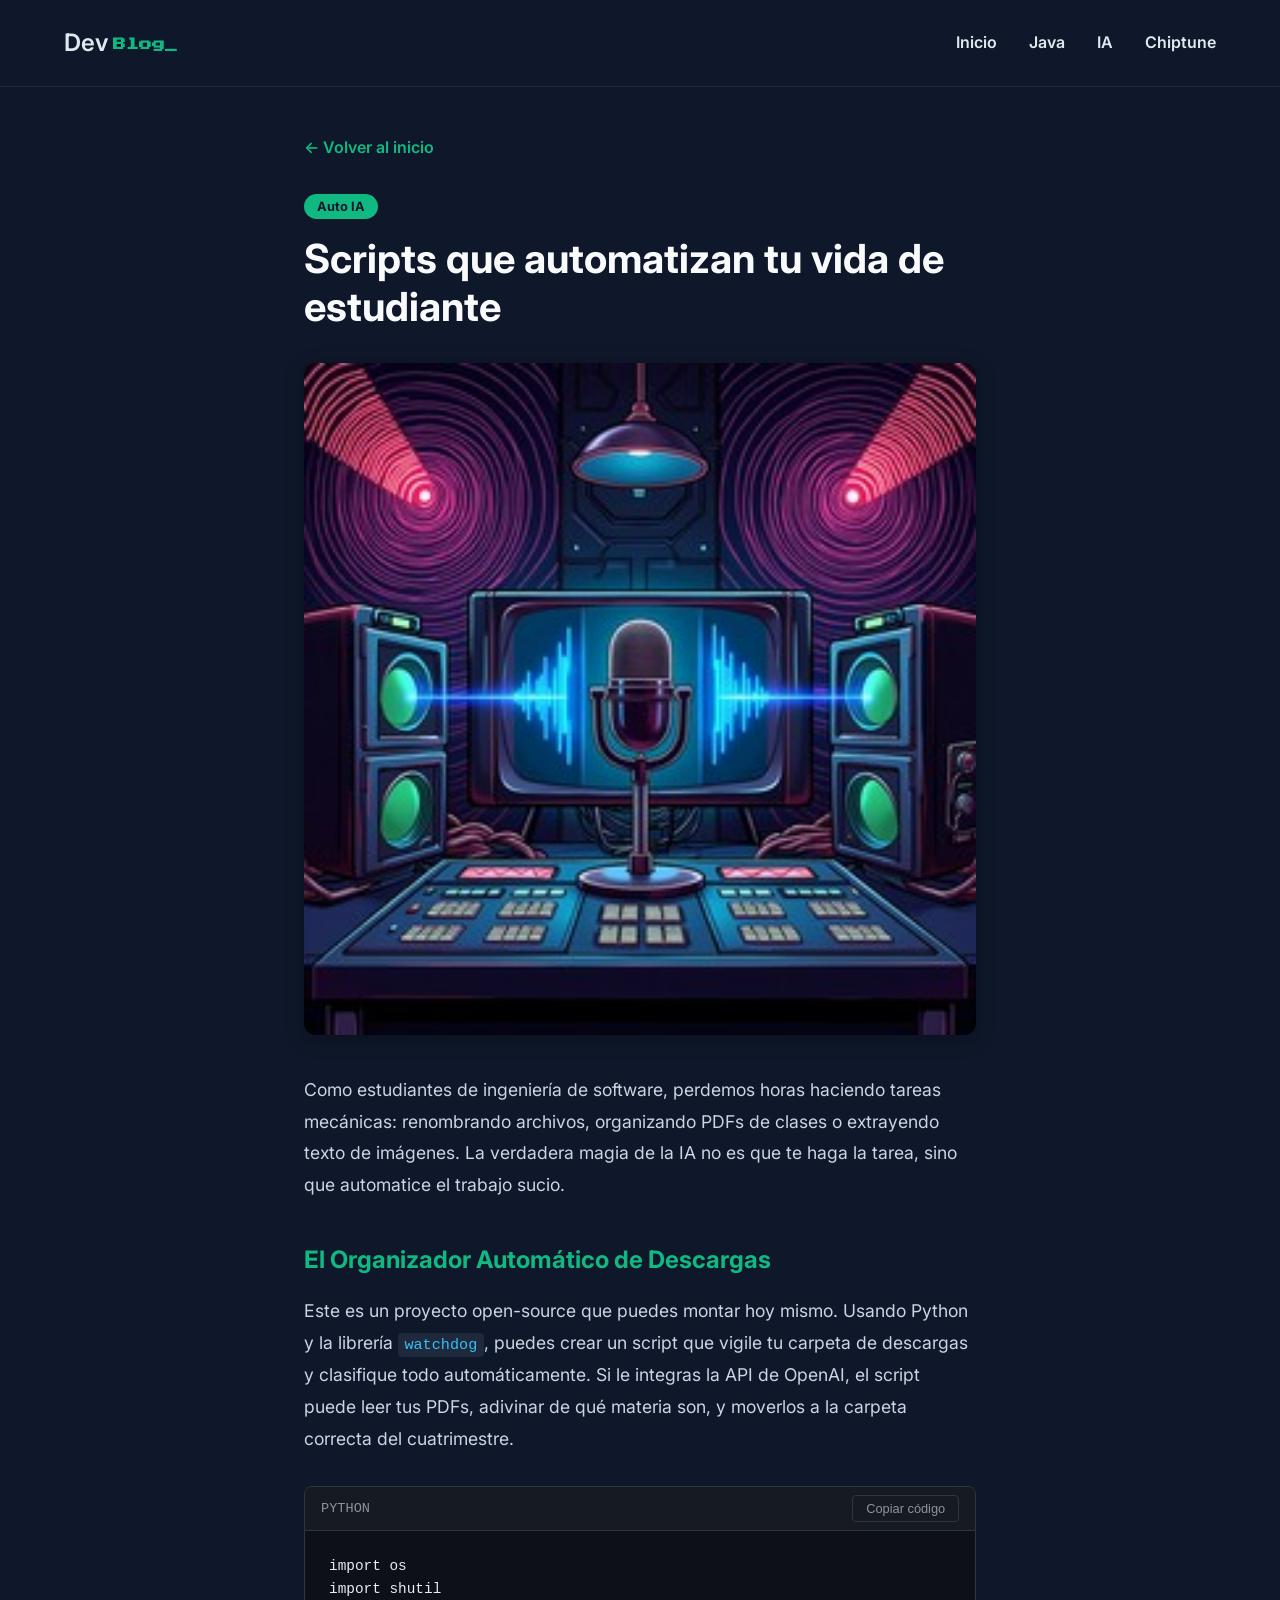
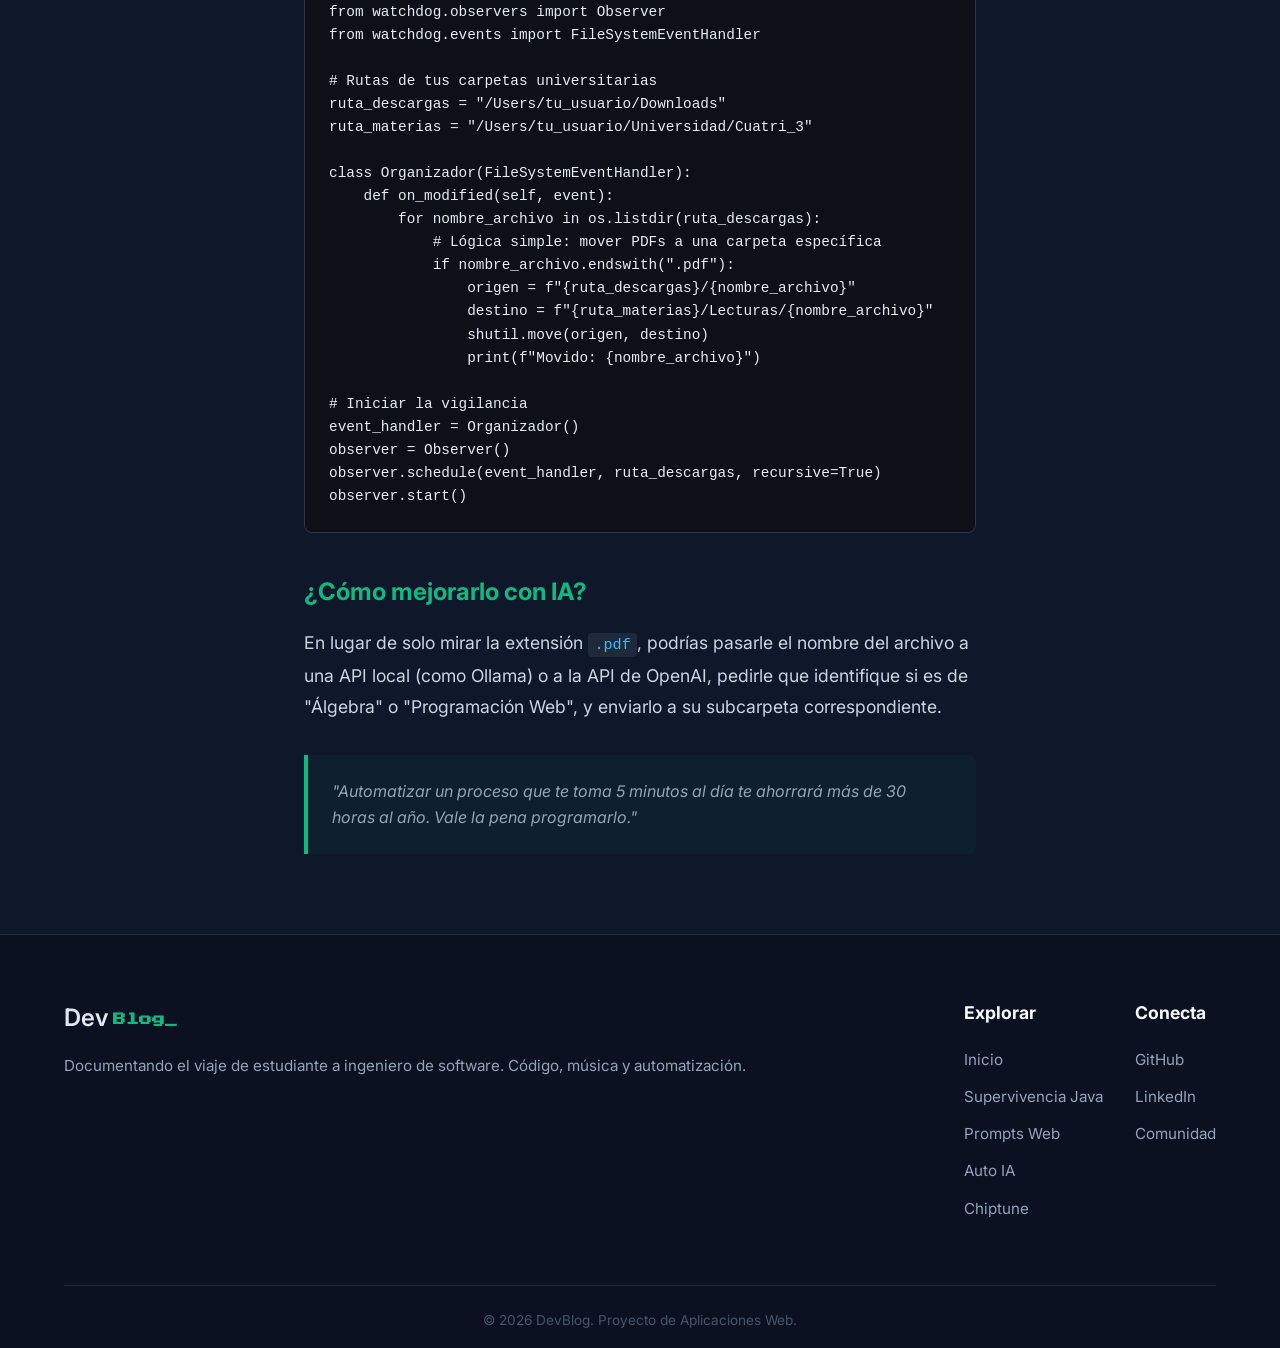
==== articulo-ia.html @ ad9ccf11 "first commit:mi-blog-dev" ====
<!DOCTYPE html>
<html lang="es">
<head>
    <meta charset="UTF-8">
    <meta name="viewport" content="width=device-width, initial-scale=1.0">
    <title>Automatización con IA | Dev Blog</title>
    <link href="https://fonts.googleapis.com/css2?family=Inter:wght@400;600&family=Press+Start+2P&display=swap" rel="stylesheet">
    <link rel="stylesheet" href="css/style.css">
</head>
<body>
    <header class="navbar">
        <div class="logo">Dev<span class="retro-text">Blog_</span></div>
        <input type="checkbox" id="menu-toggle" class="menu-checkbox">
        <label for="menu-toggle" class="menu-icon">&#9776;</label>
        <nav class="nav-menu">
            <a href="index.html">Inicio</a>
            <a href="articulo-java.html">Java</a>
            <a href="articulo-ia.html">IA</a>
            <a href="articulo-chiptune.html">Chiptune</a>
        </nav>
    </header>

    <main class="container reading-container">
        <a href="index.html" class="back-link">← Volver al inicio</a>
        
        <article class="full-post">
            <span class="tag">Auto IA</span>
            <h1>Scripts que automatizan tu vida de estudiante</h1>
            <img src="assets/card-ia.jpg" alt="Automatización y circuitos" class="article-hero-img">
            
            <div class="content-body">
                <p>Como estudiantes de ingeniería de software, perdemos horas haciendo tareas mecánicas: renombrando archivos, organizando PDFs de clases o extrayendo texto de imágenes. La verdadera magia de la IA no es que te haga la tarea, sino que automatice el trabajo sucio.</p>
                
                <h3>El Organizador Automático de Descargas</h3>
                <p>Este es un proyecto open-source que puedes montar hoy mismo. Usando Python y la librería <code>watchdog</code>, puedes crear un script que vigile tu carpeta de descargas y clasifique todo automáticamente. Si le integras la API de OpenAI, el script puede leer tus PDFs, adivinar de qué materia son, y moverlos a la carpeta correcta del cuatrimestre.</p>

                <div class="code-block-wrapper">
                    <div class="code-header">
                        <span class="code-lang">python</span>
                        <button class="copy-btn">Copiar código</button>
                    </div>
                    <pre><code>import os
import shutil
from watchdog.observers import Observer
from watchdog.events import FileSystemEventHandler

# Rutas de tus carpetas universitarias
ruta_descargas = "/Users/tu_usuario/Downloads"
ruta_materias = "/Users/tu_usuario/Universidad/Cuatri_3"

class Organizador(FileSystemEventHandler):
    def on_modified(self, event):
        for nombre_archivo in os.listdir(ruta_descargas):
            # Lógica simple: mover PDFs a una carpeta específica
            if nombre_archivo.endswith(".pdf"):
                origen = f"{ruta_descargas}/{nombre_archivo}"
                destino = f"{ruta_materias}/Lecturas/{nombre_archivo}"
                shutil.move(origen, destino)
                print(f"Movido: {nombre_archivo}")

# Iniciar la vigilancia
event_handler = Organizador()
observer = Observer()
observer.schedule(event_handler, ruta_descargas, recursive=True)
observer.start()</code></pre>
                </div>

                <h3>¿Cómo mejorarlo con IA?</h3>
                <p>En lugar de solo mirar la extensión <code>.pdf</code>, podrías pasarle el nombre del archivo a una API local (como Ollama) o a la API de OpenAI, pedirle que identifique si es de "Álgebra" o "Programación Web", y enviarlo a su subcarpeta correspondiente.</p>
                
                <blockquote>
                    "Automatizar un proceso que te toma 5 minutos al día te ahorrará más de 30 horas al año. Vale la pena programarlo."
                </blockquote>
            </div>
        </article>
    </main>

    <footer class="site-footer">
        <div class="footer-content">
            <div class="footer-brand">
                <div class="logo">Dev<span class="retro-text">Blog_</span></div>
                <p>Documentando el viaje de estudiante a ingeniero de software. Código, música y automatización.</p>
            </div>
            
            <div class="footer-links">
                <strong>Explorar</strong>
                <a href="index.html">Inicio</a>
                <a href="articulo-java.html">Supervivencia Java</a>
                <a href="articulo-prompts.html">Prompts Web</a>
                <a href="articulo-ia.html">Auto IA</a>
                <a href="articulo-chiptune.html">Chiptune</a>
            </div>

            <div class="footer-social">
                <strong>Conecta</strong>
                <a href="#">GitHub</a>
                <a href="#">LinkedIn</a>
                <a href="#">Comunidad</a>
            </div>
        </div>
        <div class="footer-bottom">
            <p>&copy; 2026 DevBlog. Proyecto de Aplicaciones Web.</p>
        </div>
    </footer>

    <script src="js/main.js"></script>
</body>
</html>
---- css/style.css ----
/* Variables de color (Fáciles de modificar después) */
:root {
    --bg-color: #0f172a; /* Azul oscuro moderno */
    --text-color: #e2e8f0; /* Gris claro para no cansar la vista */
    --accent-color: #10b981; /* Verde neón para conversiones/clics */
    --font-main: 'Inter', sans-serif;
    --font-retro: 'Press Start 2P', cursive;
}

* {
    margin: 0;
    padding: 0;
    box-sizing: border-box;
}

body {
    background-color: var(--bg-color);
    color: var(--text-color);
    font-family: var(--font-main);
    line-height: 1.6;
}

/* Navegación - Patrón F (Arriba de izquierda a derecha) */
.navbar {
    display: flex;
    justify-content: space-between;
    align-items: center;
    padding: 1.5rem 5%;
    border-bottom: 1px solid #1e293b;
}

.logo {
    font-size: 1.5rem;
    font-weight: 600;
}

.retro-text {
    font-family: var(--font-retro);
    color: var(--accent-color);
    font-size: 0.8rem;
    margin-left: 5px;
}

nav a {
    color: var(--text-color);
    text-decoration: none;
    margin-left: 2rem;
    font-weight: 600;
    transition: color 0.3s;
}

nav a:hover {
    color: var(--accent-color);
}

/* Layout del contenido principal */
.container {
    max-width: 1200px;
    margin: 3rem auto;
    padding: 0 5%;
}

.featured-post {
    background: #1e293b;
    padding: 3rem;
    border-radius: 12px;
    border-left: 5px solid var(--accent-color);
}

.tag {
    background: var(--accent-color);
    color: var(--bg-color);
    padding: 0.3rem 0.8rem;
    border-radius: 20px;
    font-size: 0.8rem;
    font-weight: bold;
}

.featured-post h2 {
    font-size: 2.5rem;
    margin: 1rem 0;
    line-height: 1.2;
}

.btn {
    display: inline-block;
    margin-top: 1.5rem;
    padding: 0.8rem 1.5rem;
    background-color: transparent;
    color: var(--accent-color);
    border: 2px solid var(--accent-color);
    border-radius: 6px;
    text-decoration: none;
    font-weight: bold;
    transition: all 0.3s ease;
}

.btn:hover {
    background-color: var(--accent-color);
    color: var(--bg-color);
}

/* Cuadrícula de Artículos (CSS Grid) */
.articles-grid {
    display: grid;
    /* Esta línea es magia: crea columnas adaptables automáticamente */
    grid-template-columns: repeat(auto-fit, minmax(300px, 1fr));
    gap: 2rem;
    margin-top: 3rem;
}

/* Diseño de cada tarjeta */
.card {
    background: #1e293b;
    padding: 2rem;
    border-radius: 12px;
    transition: transform 0.3s ease;
    border-top: 4px solid #334155;
}

/* Efecto hover para invitar al clic (Microinteracción) */
.card:hover {
    transform: translateY(-5px);
    border-top-color: var(--accent-color);
}

.card h3 {
    font-size: 1.3rem;
    margin: 1rem 0;
}

.card p {
    font-size: 0.95rem;
    color: #94a3b8;
}


/* =========================================
   PÁGINA DE ARTÍCULO INDIVIDUAL
   ========================================= */

/* Contenedor más angosto para no cansar la vista */
.reading-container {
    max-width: 800px; 
}

.back-link {
    color: var(--accent-color);
    text-decoration: none;
    display: inline-block;
    margin-bottom: 2rem;
    font-weight: 600;
    transition: transform 0.3s ease;
}

.back-link:hover {
    transform: translateX(-5px); /* Pequeña animación hacia la izquierda */
}

/* Título principal del artículo */
.full-post h1 {
    font-size: 2.5rem;
    margin: 1rem 0 2rem;
    line-height: 1.2;
    color: #f8fafc;
}

.article-hero-img {
    width: 100%;
    border-radius: 12px;
    margin-bottom: 2rem;
    box-shadow: 0 4px 20px rgba(0,0,0,0.3);
}

/* Tipografía optimizada para lectura larga */
.content-body p {
    font-size: 1.1rem;
    line-height: 1.8;
    color: #cbd5e1; /* Gris un poco más claro que el texto base */
    margin-bottom: 1.5rem;
}

.content-body h3 {
    font-size: 1.5rem;
    color: var(--accent-color);
    margin: 2.5rem 0 1rem;
}

/* Estilo para pequeños bloques de código en línea */
code {
    background-color: #1e293b;
    color: #38bdf8; /* Azul claro estilo sintaxis */
    padding: 0.2rem 0.4rem;
    border-radius: 4px;
    font-family: 'Courier New', Courier, monospace;
    font-size: 0.95rem;
}

/* Estilo para las citas destacadas */
blockquote {
    border-left: 4px solid var(--accent-color);
    padding-left: 1rem;
    font-style: italic;
    color: #94a3b8;
    margin: 2rem 0;
    background: rgba(16, 185, 129, 0.05); /* Fondo verde súper transparente */
    padding: 1.5rem;
    border-radius: 0 8px 8px 0;
}

/* =========================================
   MENÚ HAMBURGUESA
   ========================================= */
.menu-checkbox, .menu-icon {
    display: none; /* Ocultos en computadora */
}

.nav-menu {
    display: flex;
}

/* =========================================
   DISEÑO ADAPTABLE (MEDIA QUERIES)
   ========================================= */

/* Esta regla se activa SOLO cuando la pantalla mide 768px o menos (Tablets y Celulares) */
@media (max-width: 768px) {
    
    /* 1. Ajuste de la Barra de Navegación */
    .navbar {
        flex-direction: column; /* Apila el logo y el menú uno encima del otro */
        gap: 1rem; /* Da un pequeño respiro entre el logo y los enlaces */
        padding: 1rem 5%;
    }

    nav a {
        margin: 0 0.8rem; /* Acerca los enlaces para que quepan bien */
        font-size: 0.95rem; /* Letra un poco más pequeña */
    }

    /* 2. Ajuste del Artículo Destacado */
    .featured-post {
        padding: 1.5rem; /* Reduce el espacio interior para no desperdiciar pantalla */
    }

    .featured-post h2 {
        font-size: 1.8rem; /* Achica el título (antes era 2.5rem y ocuparía mucha pantalla) */
    }

    /* 3. Reducir márgenes generales */
    .container {
        margin: 2rem auto; 
    }
}

/* Esta regla se activa SOLO en celulares muy pequeños (ej. 480px o menos) */
@media (max-width: 480px) {
    
    /* Apila los enlaces del menú en vertical para evitar que se amontonen */
    nav {
        display: flex;
        flex-direction: column;
        align-items: center;
        gap: 0.8rem;
    }

    nav a {
        margin: 0; 
    }

    .featured-post h2 {
        font-size: 1.5rem;
    }
}

/* =========================================
   ESTILOS DE IMÁGENES Y ANIMACIONES
   ========================================= */

/* 1. Estilo de Imagen Destacada (Layout Flex para alinear imagen y texto) */
.featured-post {
    display: flex;
    align-items: center;
    gap: 2rem;
    padding: 2rem; /* Reducimos padding para balancear */
}

.post-image-container {
    flex: 1 1 50%; /* Permite encoger y crecer equilibradamente */
    max-width: 50%;
    min-width: 0; /* Regla de oro en Flexbox para evitar desbordes */
}

.featured-img {
    width: 100%;
    max-height: 350px; /* Limita la altura para que no empuje el texto */
    object-fit: cover; /* Evita que la imagen se deforme */
    border-radius: 8px;
    box-shadow: 0 4px 15px rgba(0,0,0,0.5);
    animation: fadeInImage 1s ease-out;
}

.post-content {
    flex: 1; /* Ocupa el otro 50% */
}

/* 2. Estilo de Imágenes en Tarjetas (Cards) */
.articles-grid .card {
    padding: 0; /* Quitamos padding interno para que la imagen cubra todo el borde superior */
    overflow: hidden; /* Necesario para los bordes redondeados con imagen */
    display: flex;
    flex-direction: column;
}

.card-img {
    width: 100%;
    height: 180px; /* Altura fija para uniformidad */
    object-fit: cover; /* Recorta la imagen para que llene el espacio sin deformarse */
    border-bottom: 4px solid #334155; /* Mantenemos el borde visual */
}

.card-body {
    padding: 1.5rem; /* Reintroducimos padding solo para el texto */
    flex-grow: 1;
}

/* 3. Microinteracciones (Animaciones Hover) */
.interactive-card {
    transition: transform 0.3s ease, box-shadow 0.3s ease, border-color 0.3s ease;
}

/* Efecto al pasar el mouse (Hover) - Resplandor y elevación */
.interactive-card:hover {
    transform: translateY(-8px); /* Se eleva un poco más */
    box-shadow: 0 10px 30px rgba(16, 185, 129, 0.3); /* Resplandor verde suave */
    border-color: var(--accent-color) !important;
}

/* Efecto de 'Pulso' sutil en el borde de una tarjeta activa (ej. Auto IA en la imagen) */
@keyframes borderPulse {
    0% { border-color: #334155; }
    50% { border-color: var(--accent-color); }
    100% { border-color: #334155; }
}

/* Puedes añadir esta clase a una tarjeta dinámicamente si quieres resaltarla */
.card-active-pulse {
    animation: borderPulse 2s infinite;
}

/* 4. Animaciones de Entrada (Keyframes) */
@keyframes fadeInImage {
    from { opacity: 0; transform: scale(0.95); }
    to { opacity: 1; transform: scale(1); }
}

@media (max-width: 768px) {
    /* 1. Ajuste del Menú Hamburguesa */
    .navbar {
        position: relative; /* Clave para el menú absoluto */
        padding: 1.5rem 5%;
    }

    .menu-icon {
        display: block; /* Mostramos el ícono */
        font-size: 2rem;
        cursor: pointer;
        color: var(--text-color);
    }

    .nav-menu {
        display: none; /* Ocultamos los enlaces por defecto */
        position: absolute;
        top: 100%;
        left: 0;
        width: 100%;
        background: #1e293b; /* Fondo diferente para resaltar el menú */
        flex-direction: column;
        text-align: center;
        padding: 1rem 0;
        box-shadow: 0 10px 15px rgba(0,0,0,0.3);
        z-index: 10;
    }

    .nav-menu a {
        margin: 1rem 0;
        display: block;
    }

    /* La magia de CSS puro: al "checar" el input oculto, mostramos el menú */
    .menu-checkbox:checked ~ .nav-menu {
        display: flex;
    }

    /* 2. Ajuste del Artículo Destacado */
    .featured-post {
        flex-direction: column; /* Apila imagen arriba y texto abajo */
        padding: 1.5rem;
    }

    .post-image-container {
        max-width: 100%; /* La imagen ocupa el 100% en móvil */
    }

    .featured-post h2 {
        font-size: 1.8rem; 
    }

    /* 3. Reducir márgenes generales */
    .container {
        margin: 2rem auto; 
    }
}

/* =========================================
   EFECTO DE CARGA SHIMMER (CSS PURO)
   ========================================= */

/* Definimos la animación de barrido de luz */
@keyframes shimmer {
    0% { background-position: -400px 0; }
    100% { background-position: 400px 0; }
}

/* Estilo para las imágenes mientras cargan (shimmer-effect) */
.shimmer-effect {
    /* Fondo degradado animado */
    background: linear-gradient(to right, #1e293b 8%, #334155 18%, #1e293b 33%);
    background-size: 800px 104px; /* Tamaño del degradado para la animación */
    animation-duration: 1.2s; /* Duración de la animación */
    animation-fill-mode: forwards;
    animation-iteration-count: infinite;
    animation-name: shimmer;
    animation-timing-function: linear;
    color: transparent; /* Ocultar texto si lo hubiera */
}

.card-img {
    width: 100%;
    height: 180px; /* Altura fija para uniformidad */
    object-fit: cover; /* Recorta la imagen para que llene el espacio sin deformarse */
    border-bottom: 4px solid #334155; /* Mantenemos el borde visual */
}

/* =========================================
   PIE DE PÁGINA (FOOTER)
   ========================================= */
.site-footer {
    background-color: #0b1120; /* Tono más oscuro que el fondo base */
    padding: 4rem 5% 1rem;
    margin-top: 5rem;
    border-top: 1px solid #1e293b;
}

.footer-content {
    display: flex;
    justify-content: space-between;
    flex-wrap: wrap; /* Permite que las columnas bajen en pantallas pequeñas */
    gap: 2rem;
    max-width: 1200px;
    margin: 0 auto;
}

.footer-brand {
    flex: 1 1 300px; /* Crece, se encoge, pero intenta medir 300px */
}

.footer-brand p {
    color: #94a3b8;
    margin-top: 1rem;
    font-size: 0.95rem;
}

.footer-links, .footer-social {
    display: flex;
    flex-direction: column;
    gap: 0.8rem;
}

.footer-links strong, .footer-social strong {
    color: #f8fafc;
    font-size: 1.1rem;
    margin-bottom: 0.5rem;
}

.footer-links a, .footer-social a {
    color: #94a3b8;
    text-decoration: none;
    font-size: 0.95rem;
    /* Cambiamos a 'all' para animar tanto el color como el movimiento */
    transition: all 0.3s ease; 
    display: inline-block; /* Necesario para que el transform funcione perfectamente */
}

.footer-links a:hover, .footer-social a:hover {
    color: var(--accent-color);
    transform: translateX(5px); /* Mueve el texto 5px a la derecha sin alterar la caja */
}

.footer-bottom {
    text-align: center;
    margin-top: 4rem;
    padding-top: 1.5rem;
    border-top: 1px solid #1e293b;
    color: #475569;
    font-size: 0.85rem;
}

/* Ajuste rápido para móviles */
@media (max-width: 768px) {
    .footer-content {
        flex-direction: column;
        text-align: center;
    }
}

/* =========================================
   BLOQUES DE CÓDIGO TÉCNICOS
   ========================================= */
.code-block-wrapper {
    background-color: #0d1117; /* Fondo súper oscuro tipo terminal */
    border-radius: 8px;
    margin: 2rem 0;
    border: 1px solid #30363d;
    overflow: hidden; /* Mantiene las esquinas redondeadas limpias */
}

.code-header {
    display: flex;
    justify-content: space-between;
    align-items: center;
    background-color: #161b22;
    padding: 0.5rem 1rem;
    border-bottom: 1px solid #30363d;
}

.code-lang {
    color: #8b949e;
    font-size: 0.85rem;
    font-family: monospace;
    text-transform: uppercase;
}

.copy-btn {
    background: transparent;
    color: #8b949e;
    border: 1px solid #30363d;
    padding: 0.3rem 0.8rem;
    border-radius: 4px;
    cursor: pointer;
    font-size: 0.8rem;
    transition: all 0.2s;
}

.copy-btn:hover {
    background-color: #30363d;
    color: #c9d1d9;
}

/* Área donde va el código real */
.code-block-wrapper pre {
    margin: 0;
    padding: 1.5rem;
    overflow-x: auto; /* Agrega scroll horizontal si el código es muy largo */
}

.code-block-wrapper code {
    background: transparent;
    color: #e6edf3; /* Color de texto claro general */
    padding: 0;
    font-size: 0.9rem;
}
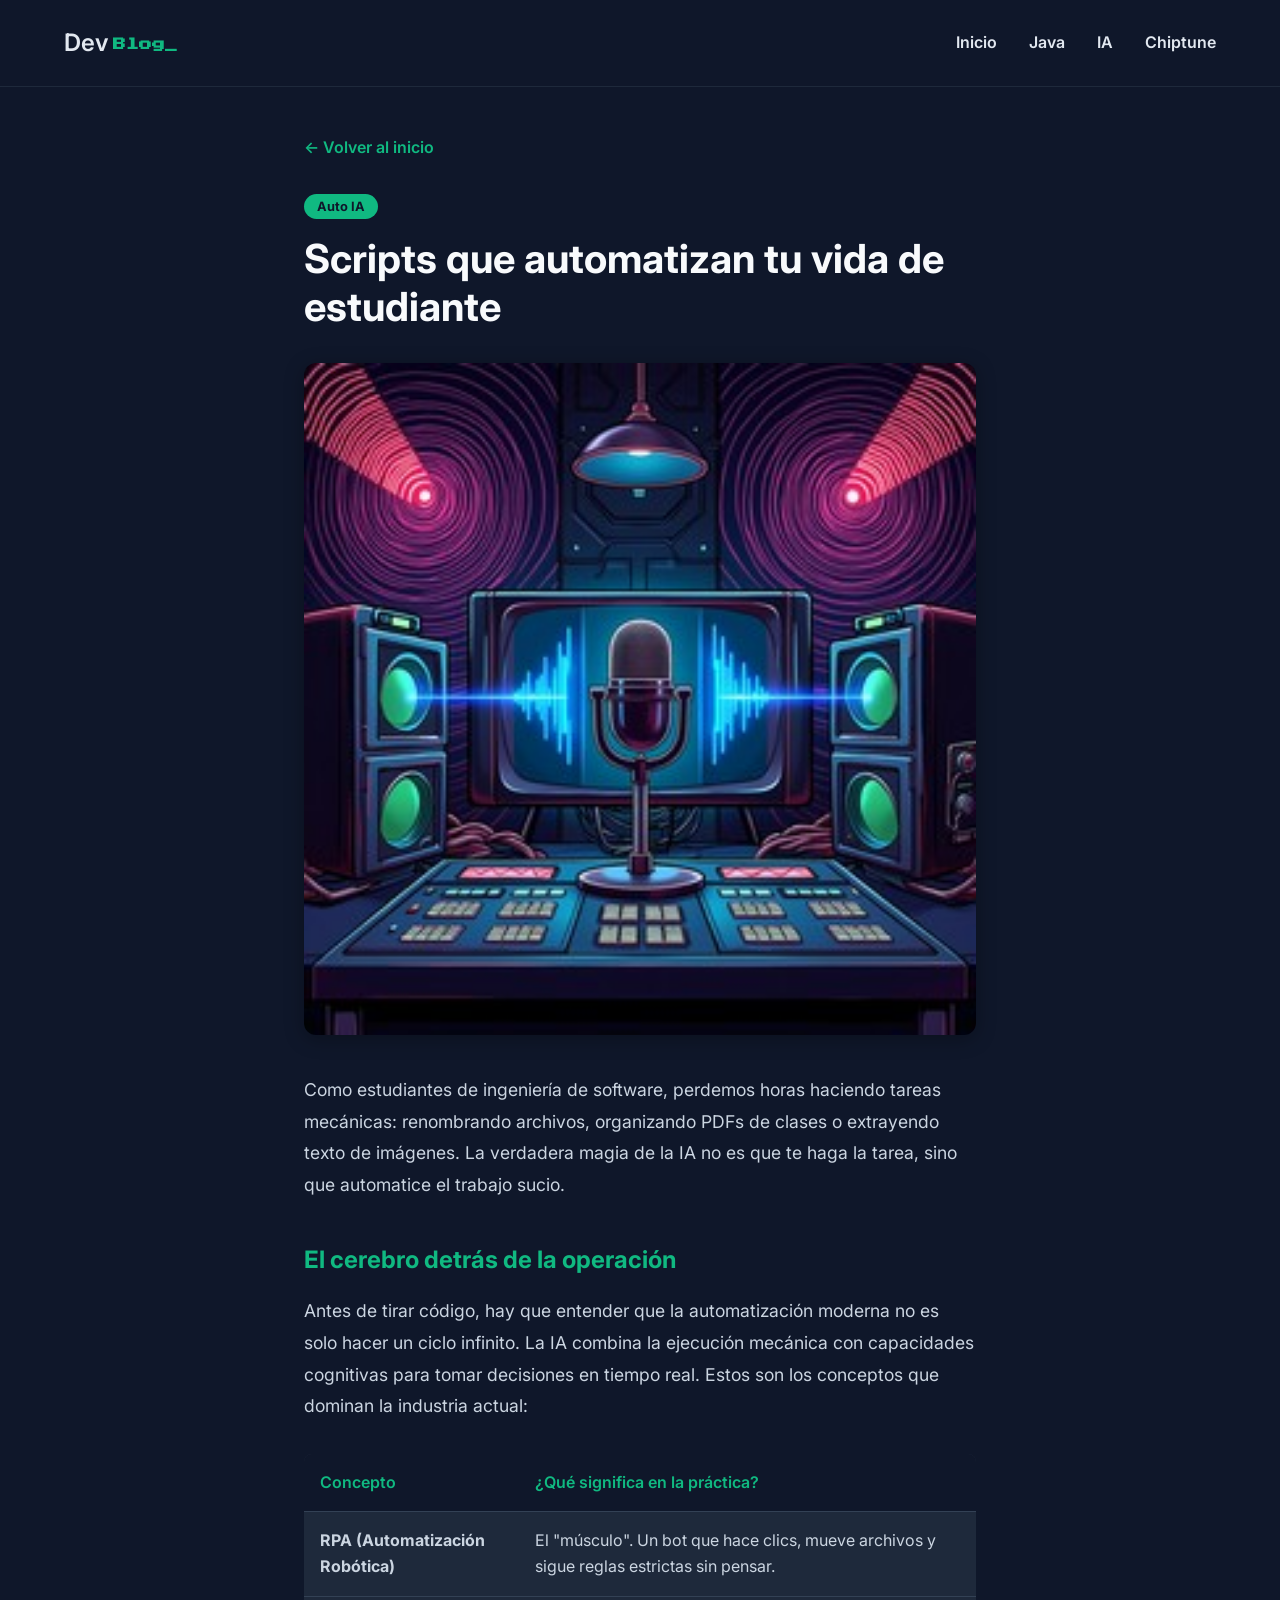
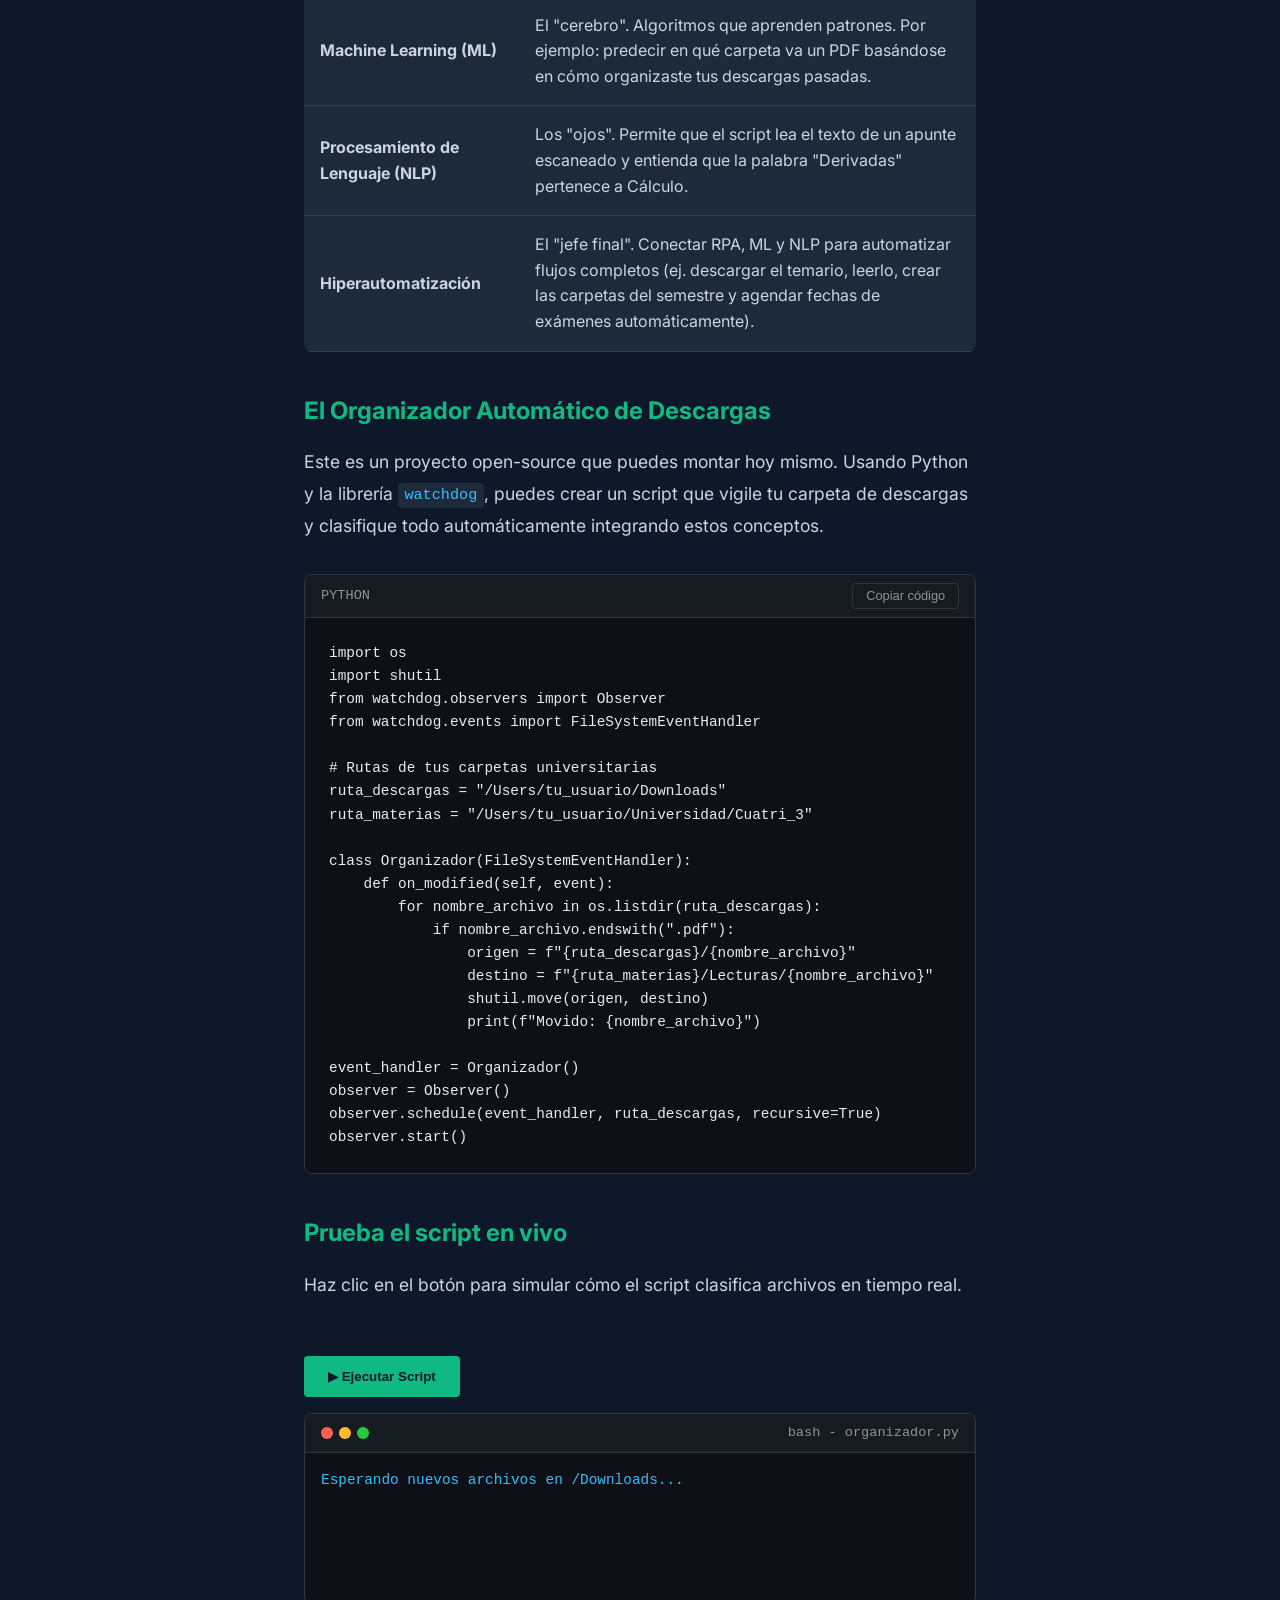
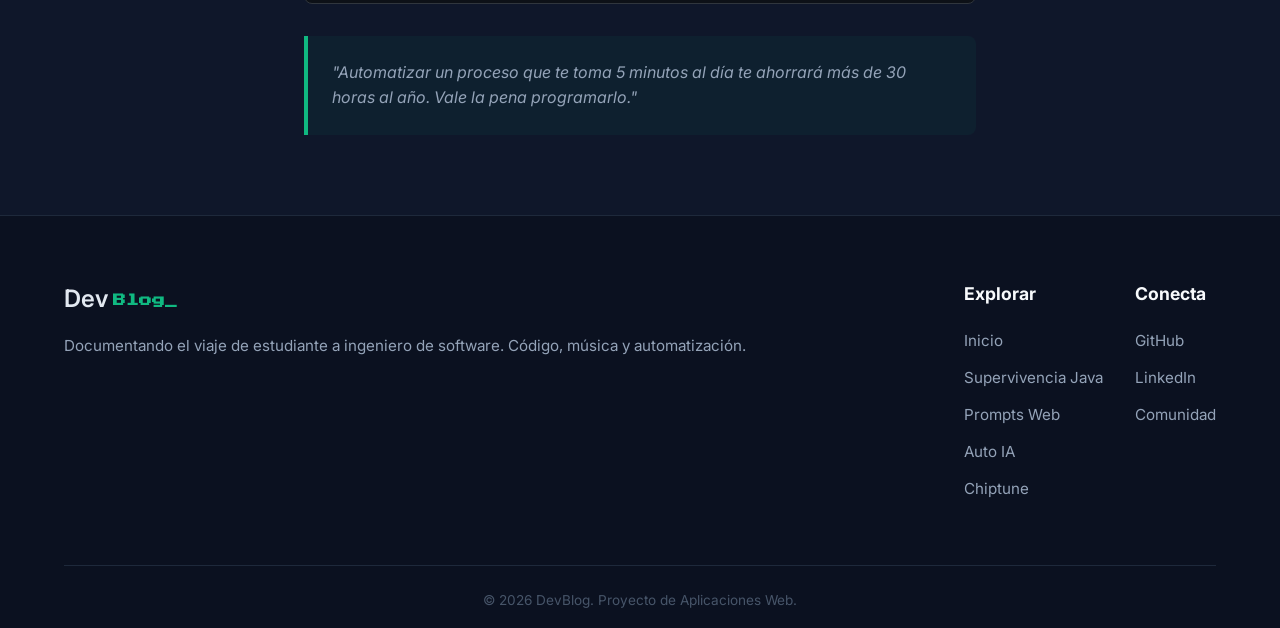
==== commit c84a06e2: "Actualizacion y animaciones" ====
--- a/articulo-ia.html
+++ b/articulo-ia.html
@@ -31,8 +31,40 @@
             <div class="content-body">
                 <p>Como estudiantes de ingeniería de software, perdemos horas haciendo tareas mecánicas: renombrando archivos, organizando PDFs de clases o extrayendo texto de imágenes. La verdadera magia de la IA no es que te haga la tarea, sino que automatice el trabajo sucio.</p>
                 
+                <h3>El cerebro detrás de la operación</h3>
+                <p>Antes de tirar código, hay que entender que la automatización moderna no es solo hacer un ciclo infinito. La IA combina la ejecución mecánica con capacidades cognitivas para tomar decisiones en tiempo real. Estos son los conceptos que dominan la industria actual:</p>
+
+                <div class="table-responsive">
+                    <table class="tech-table">
+                        <thead>
+                            <tr>
+                                <th>Concepto</th>
+                                <th>¿Qué significa en la práctica?</th>
+                            </tr>
+                        </thead>
+                        <tbody>
+                            <tr>
+                                <td><strong>RPA (Automatización Robótica)</strong></td>
+                                <td>El "músculo". Un bot que hace clics, mueve archivos y sigue reglas estrictas sin pensar.</td>
+                            </tr>
+                            <tr>
+                                <td><strong>Machine Learning (ML)</strong></td>
+                                <td>El "cerebro". Algoritmos que aprenden patrones. Por ejemplo: predecir en qué carpeta va un PDF basándose en cómo organizaste tus descargas pasadas.</td>
+                            </tr>
+                            <tr>
+                                <td><strong>Procesamiento de Lenguaje (NLP)</strong></td>
+                                <td>Los "ojos". Permite que el script lea el texto de un apunte escaneado y entienda que la palabra "Derivadas" pertenece a Cálculo.</td>
+                            </tr>
+                            <tr>
+                                <td><strong>Hiperautomatización</strong></td>
+                                <td>El "jefe final". Conectar RPA, ML y NLP para automatizar flujos completos (ej. descargar el temario, leerlo, crear las carpetas del semestre y agendar fechas de exámenes automáticamente).</td>
+                            </tr>
+                        </tbody>
+                    </table>
+                </div>
+
                 <h3>El Organizador Automático de Descargas</h3>
-                <p>Este es un proyecto open-source que puedes montar hoy mismo. Usando Python y la librería <code>watchdog</code>, puedes crear un script que vigile tu carpeta de descargas y clasifique todo automáticamente. Si le integras la API de OpenAI, el script puede leer tus PDFs, adivinar de qué materia son, y moverlos a la carpeta correcta del cuatrimestre.</p>
+                <p>Este es un proyecto open-source que puedes montar hoy mismo. Usando Python y la librería <code>watchdog</code>, puedes crear un script que vigile tu carpeta de descargas y clasifique todo automáticamente integrando estos conceptos.</p>
 
                 <div class="code-block-wrapper">
                     <div class="code-header">
@@ -51,22 +83,35 @@
 class Organizador(FileSystemEventHandler):
     def on_modified(self, event):
         for nombre_archivo in os.listdir(ruta_descargas):
-            # Lógica simple: mover PDFs a una carpeta específica
             if nombre_archivo.endswith(".pdf"):
                 origen = f"{ruta_descargas}/{nombre_archivo}"
                 destino = f"{ruta_materias}/Lecturas/{nombre_archivo}"
                 shutil.move(origen, destino)
                 print(f"Movido: {nombre_archivo}")
 
-# Iniciar la vigilancia
 event_handler = Organizador()
 observer = Observer()
 observer.schedule(event_handler, ruta_descargas, recursive=True)
 observer.start()</code></pre>
                 </div>
 
-                <h3>¿Cómo mejorarlo con IA?</h3>
-                <p>En lugar de solo mirar la extensión <code>.pdf</code>, podrías pasarle el nombre del archivo a una API local (como Ollama) o a la API de OpenAI, pedirle que identifique si es de "Álgebra" o "Programación Web", y enviarlo a su subcarpeta correspondiente.</p>
+                <h3>Prueba el script en vivo</h3>
+                <p>Haz clic en el botón para simular cómo el script clasifica archivos en tiempo real.</p>
+
+                <div class="simulator-box">
+                    <button id="run-simulator" class="btn">▶ Ejecutar Script</button>
+                    <div class="terminal-window">
+                        <div class="terminal-header">
+                            <span class="dot red"></span>
+                            <span class="dot yellow"></span>
+                            <span class="dot green"></span>
+                            <span class="terminal-title">bash - organizador.py</span>
+                        </div>
+                        <div id="terminal-output" class="terminal-body">
+                            <span class="terminal-line">Esperando nuevos archivos en /Downloads...</span>
+                        </div>
+                    </div>
+                </div>
                 
                 <blockquote>
                     "Automatizar un proceso que te toma 5 minutos al día te ahorrará más de 30 horas al año. Vale la pena programarlo."
--- a/css/style.css
+++ b/css/style.css
@@ -569,4 +569,210 @@
     color: #e6edf3; /* Color de texto claro general */
     padding: 0;
     font-size: 0.9rem;
+}
+
+/* =========================================
+   ELEMENTOS ENRIQUECIDOS DE ARTÍCULOS
+   ========================================= */
+/* Tabla Comparativa */
+.table-responsive {
+    overflow-x: auto;
+    margin: 2rem 0;
+}
+
+.tech-table {
+    width: 100%;
+    border-collapse: collapse;
+    background-color: #1e293b;
+    border-radius: 8px;
+    overflow: hidden;
+}
+
+.tech-table th, .tech-table td {
+    padding: 1rem;
+    text-align: left;
+    border-bottom: 1px solid #334155;
+    color: #cbd5e1;
+}
+
+.tech-table th {
+    background-color: #0f172a;
+    color: var(--accent-color);
+    font-weight: 600;
+}
+
+/* Caja de Datos Curiosos */
+.curious-facts {
+    background: rgba(56, 189, 248, 0.1);
+    border-left: 4px solid #38bdf8;
+    padding: 1.5rem;
+    border-radius: 0 8px 8px 0;
+    margin: 2rem 0;
+}
+
+.curious-facts strong {
+    color: #38bdf8;
+    font-size: 1.2rem;
+    display: block;
+    margin-bottom: 1rem;
+}
+
+.curious-facts ul {
+    margin: 0;
+    padding-left: 1.5rem;
+    color: #cbd5e1;
+}
+
+.curious-facts li {
+    margin-bottom: 0.5rem;
+}
+
+/* Contenedor de Video Responsivo */
+.video-container {
+    position: relative;
+    padding-bottom: 56.25%; /* Relación de aspecto 16:9 */
+    height: 0;
+    overflow: hidden;
+    margin: 2rem 0;
+    border-radius: 8px;
+    box-shadow: 0 4px 15px rgba(0,0,0,0.5);
+}
+
+.video-container iframe {
+    position: absolute;
+    top: 0;
+    left: 0;
+    width: 100%;
+    height: 100%;
+}
+
+/* =========================================
+   SIMULADOR DE TERMINAL
+   ========================================= */
+.simulator-box {
+    margin: 2rem 0;
+}
+
+#run-simulator {
+    background-color: var(--accent-color);
+    color: #0f172a;
+    border: none;
+    padding: 0.8rem 1.5rem;
+    font-weight: bold;
+    border-radius: 4px;
+    cursor: pointer;
+    margin-bottom: 1rem;
+    transition: transform 0.2s;
+}
+
+#run-simulator:active {
+    transform: scale(0.95);
+}
+
+.terminal-window {
+    background-color: #0d1117;
+    border-radius: 8px;
+    border: 1px solid #30363d;
+    overflow: hidden;
+}
+
+.terminal-header {
+    background-color: #161b22;
+    padding: 0.5rem 1rem;
+    border-bottom: 1px solid #30363d;
+    display: flex;
+    align-items: center;
+    gap: 6px;
+}
+
+.dot {
+    width: 12px;
+    height: 12px;
+    border-radius: 50%;
+}
+
+.dot.red { background-color: #ff5f56; }
+.dot.yellow { background-color: #ffbd2e; }
+.dot.green { background-color: #27c93f; }
+
+.terminal-title {
+    color: #8b949e;
+    font-size: 0.85rem;
+    font-family: monospace;
+    margin-left: auto;
+}
+
+.terminal-body {
+    padding: 1rem;
+    min-height: 150px;
+    font-family: monospace;
+    font-size: 0.9rem;
+    color: #38bdf8;
+    display: flex;
+    flex-direction: column;
+    gap: 0.5rem;
+}
+
+.terminal-line {
+    animation: fadeIn 0.3s ease-in;
+}
+
+@keyframes fadeIn {
+    from { opacity: 0; transform: translateY(5px); }
+    to { opacity: 1; transform: translateY(0); }
+}
+
+/* =========================================
+   ANIMACIONES DE SCROLL
+   ========================================= */
+.fade-in-up {
+    opacity: 0;
+    transform: translateY(40px);
+    transition: opacity 0.6s ease-out, transform 0.6s ease-out;
+}
+
+.fade-in-up.visible {
+    opacity: 1;
+    transform: translateY(0);
+}
+
+/* =========================================
+   PÁGINA DE ERROR 404
+   ========================================= */
+.error-container {
+    display: flex;
+    justify-content: center;
+    align-items: center;
+    min-height: 65vh;
+    text-align: center;
+}
+
+.error-content {
+    background-color: #0d1117;
+    padding: 3rem 2rem;
+    border-radius: 8px;
+    border: 1px dashed #30363d;
+    box-shadow: 0 10px 30px rgba(0, 0, 0, 0.5);
+    max-width: 500px;
+}
+
+.glitch-text {
+    font-family: 'Press Start 2P', monospace;
+    font-size: 5rem;
+    color: var(--accent-color);
+    margin: 0 0 1rem 0;
+    /* Efecto 3D / Glitch estático */
+    text-shadow: 4px 0px #ff5f56, -4px 0px #38bdf8;
+    letter-spacing: -5px;
+}
+
+.error-content h2 {
+    color: #e2e8f0;
+    margin-bottom: 1rem;
+}
+
+.error-content p {
+    color: #94a3b8;
+    margin-bottom: 2rem;
+    line-height: 1.6;
 }
